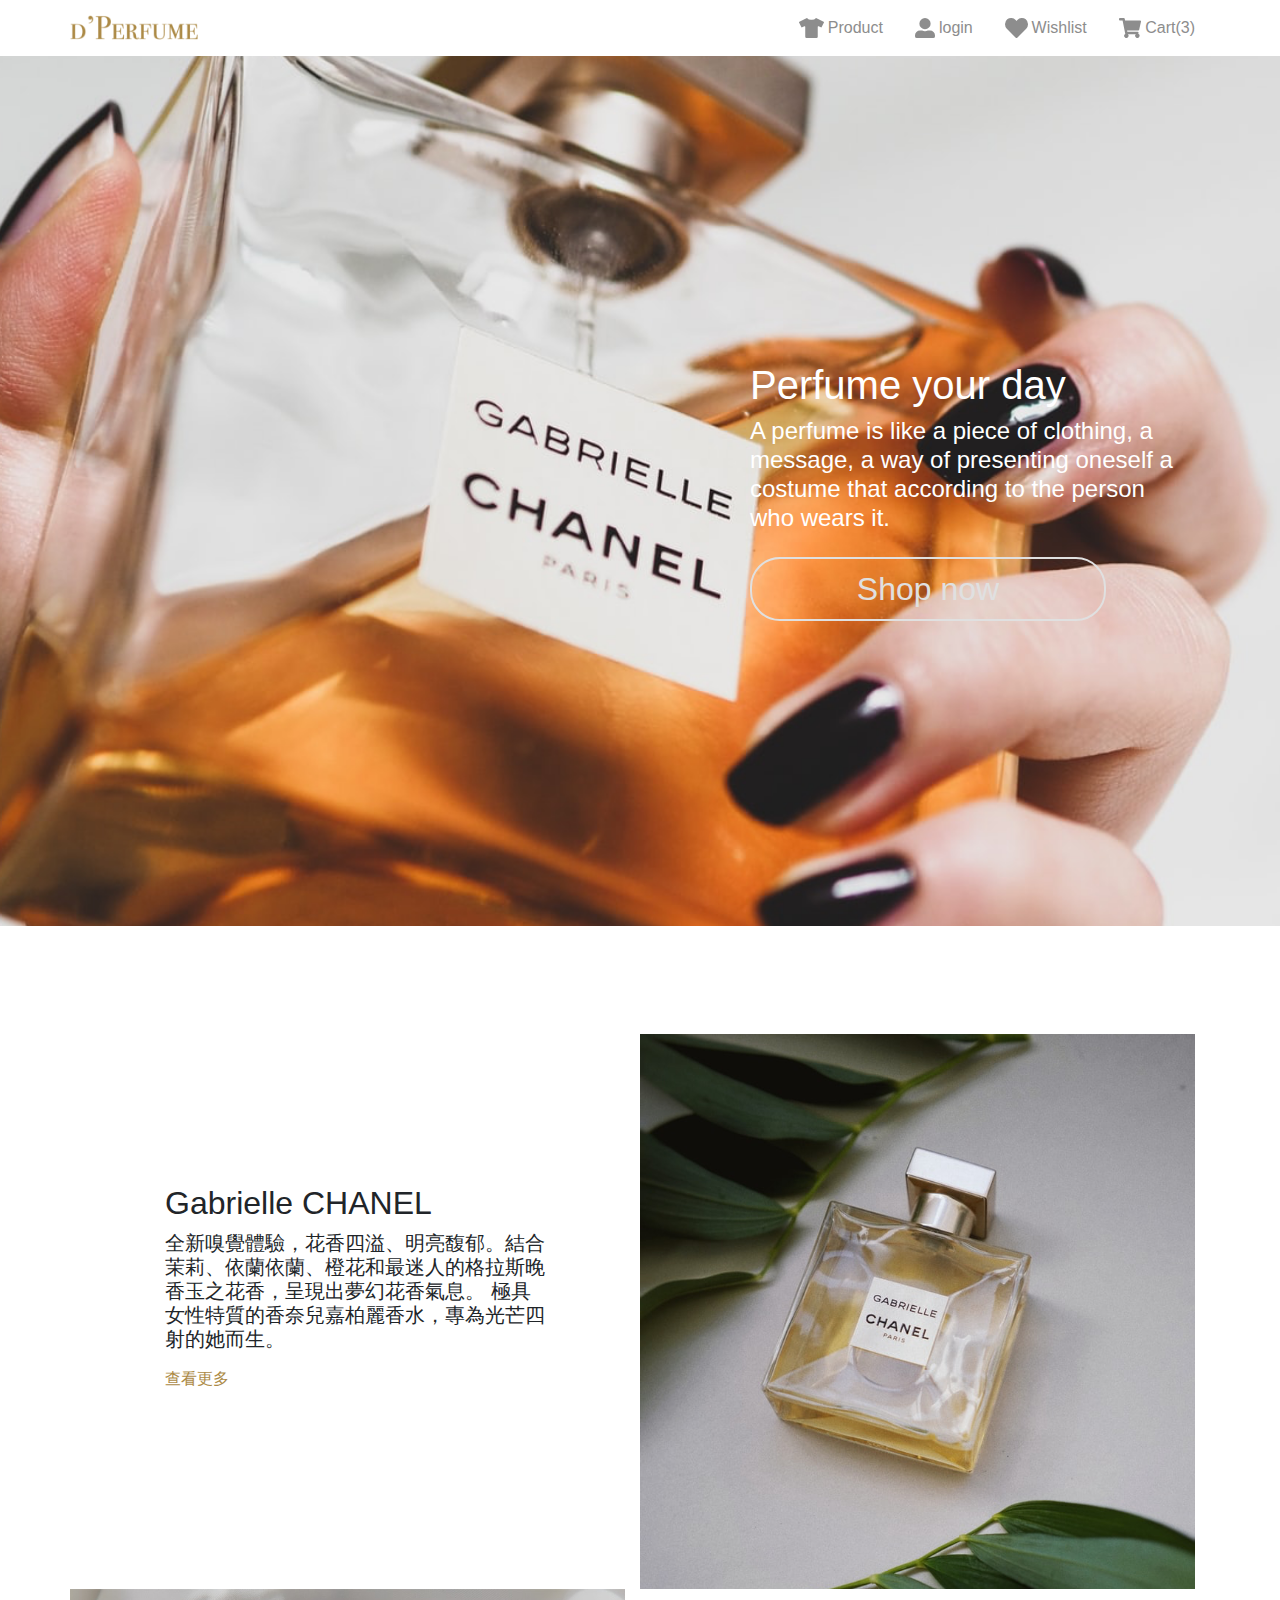
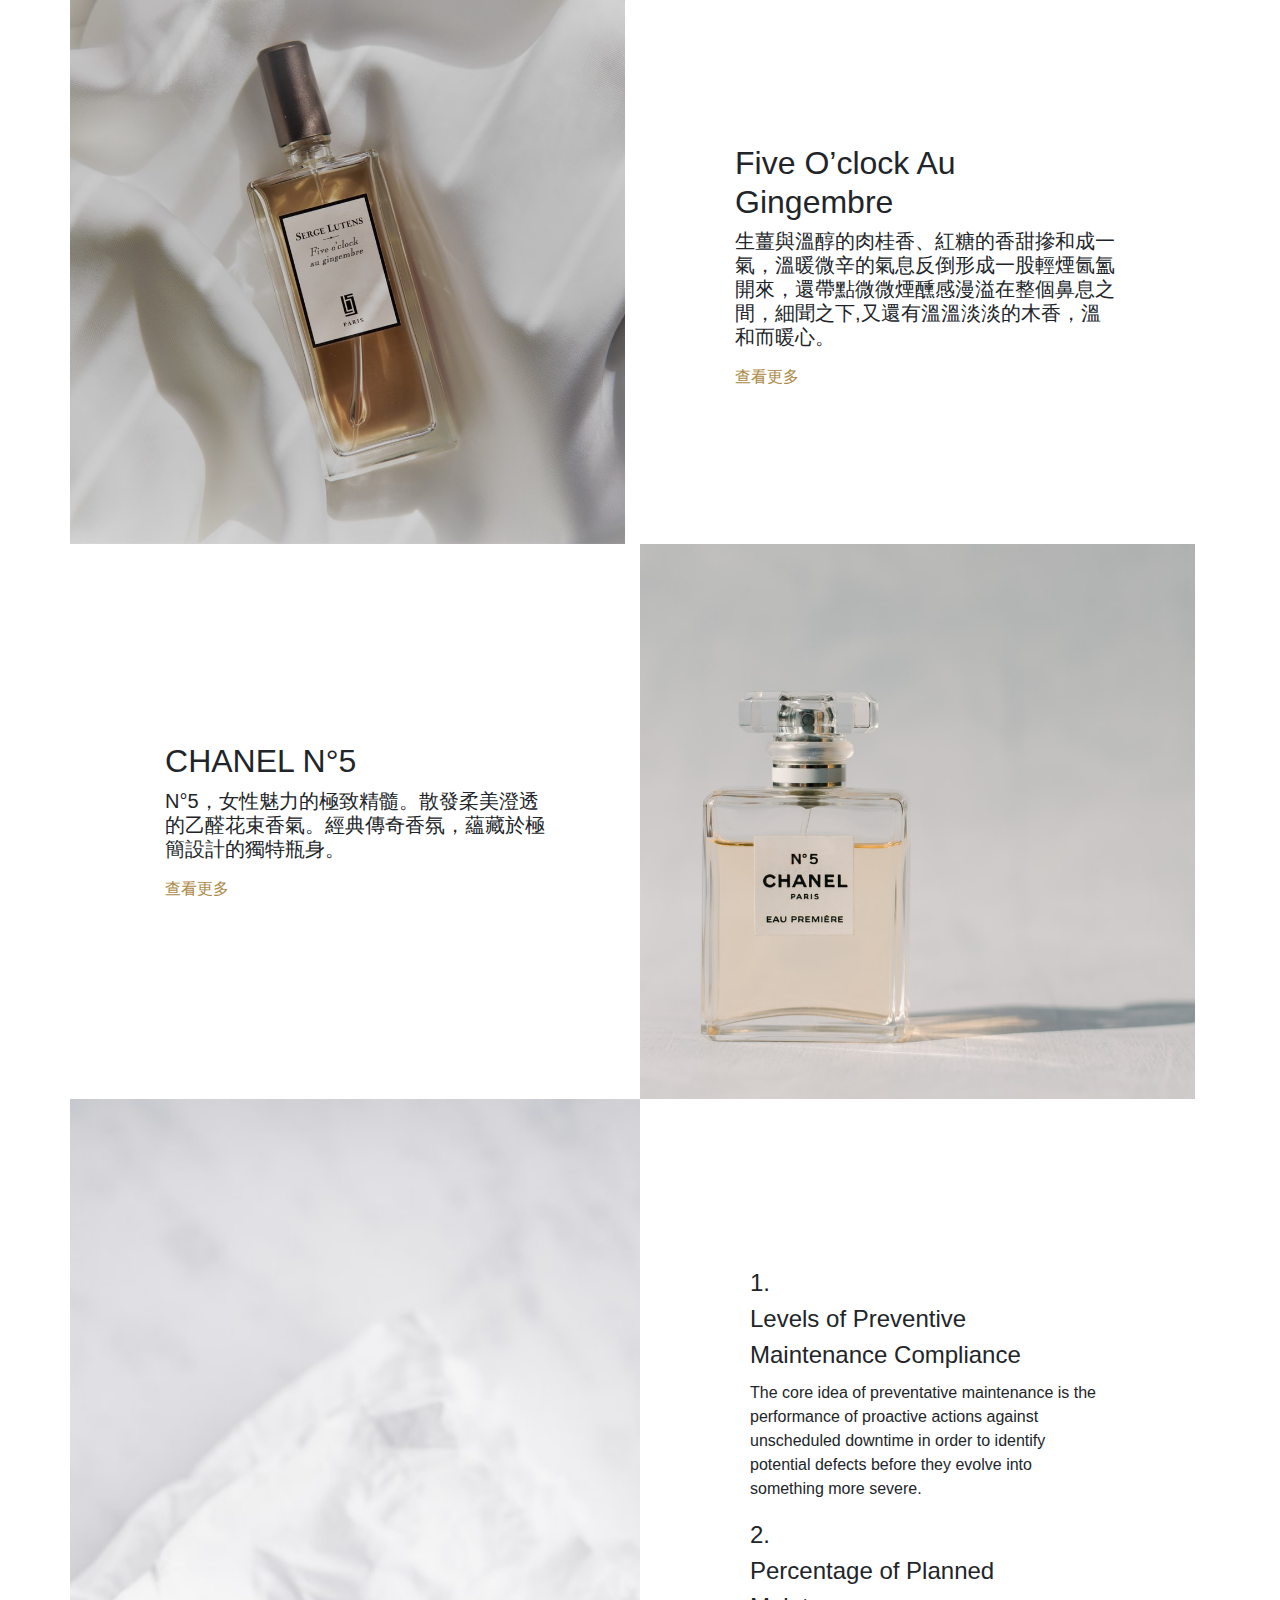
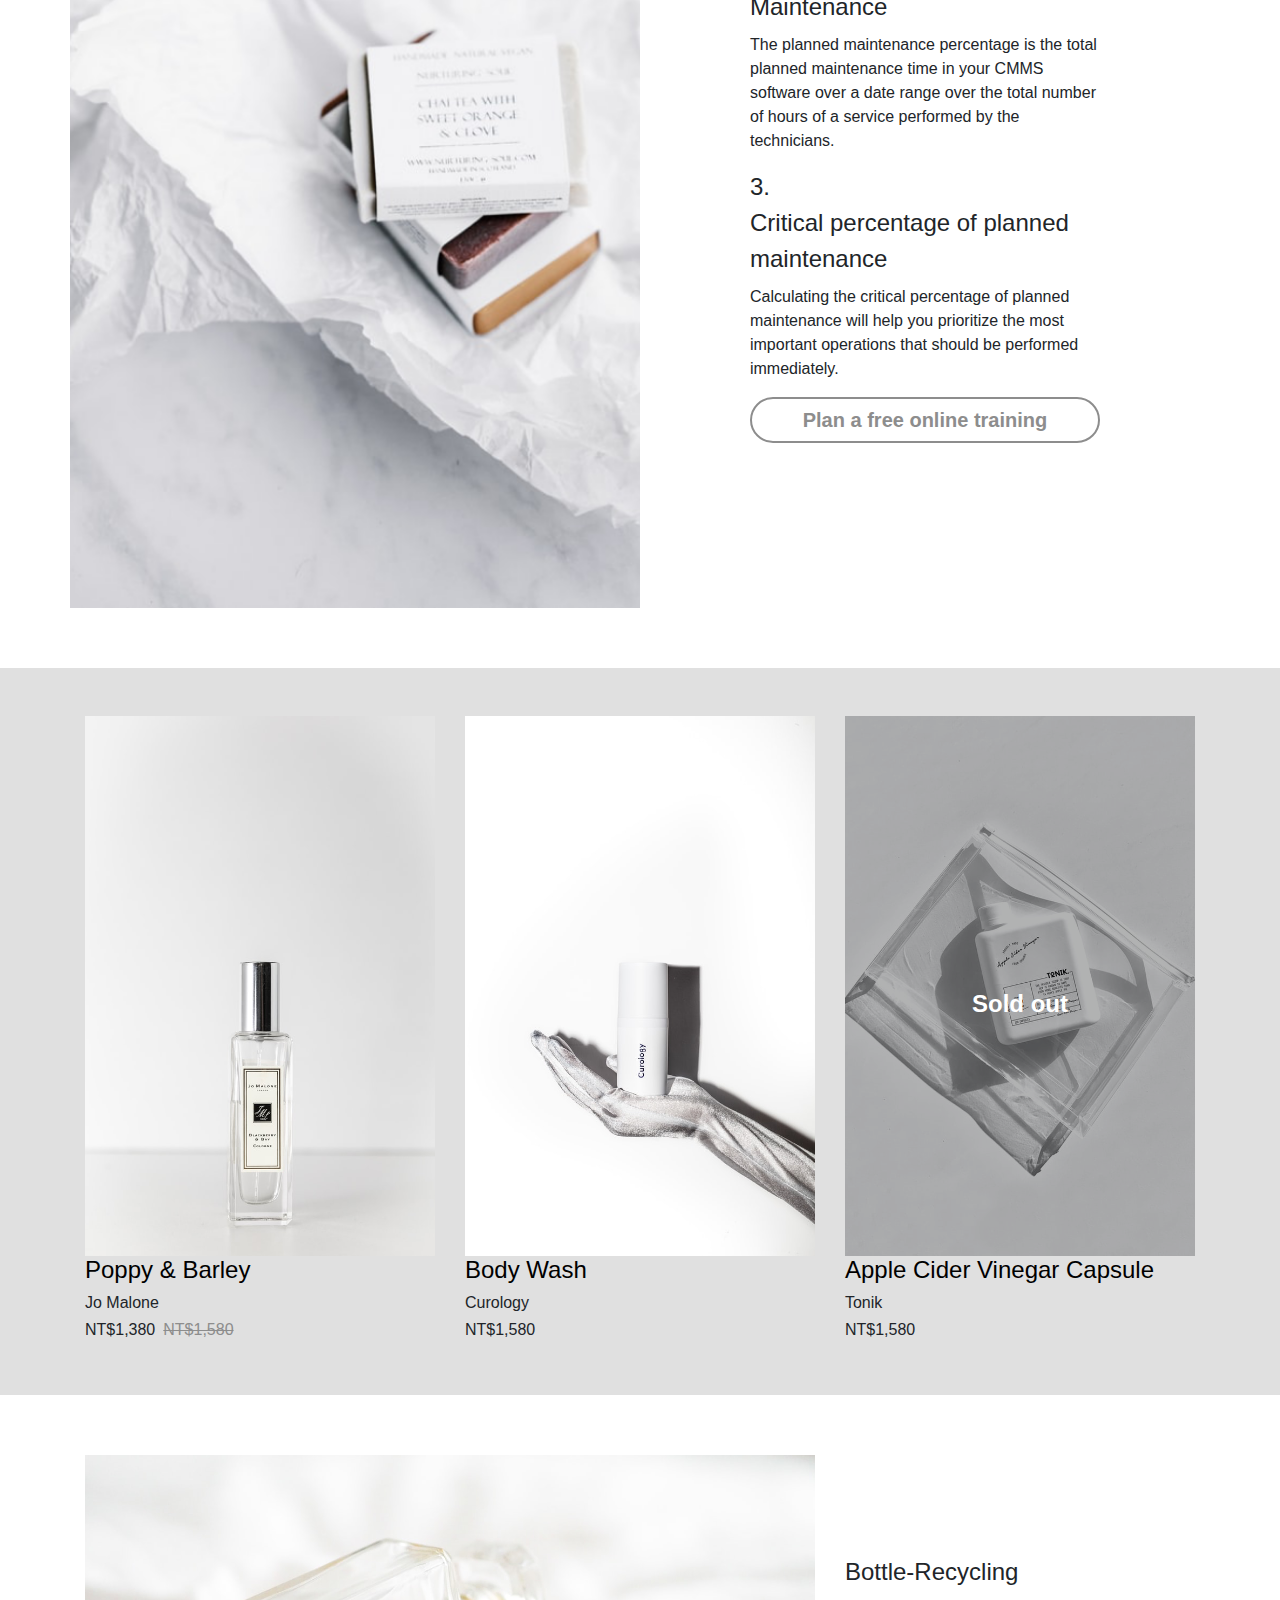
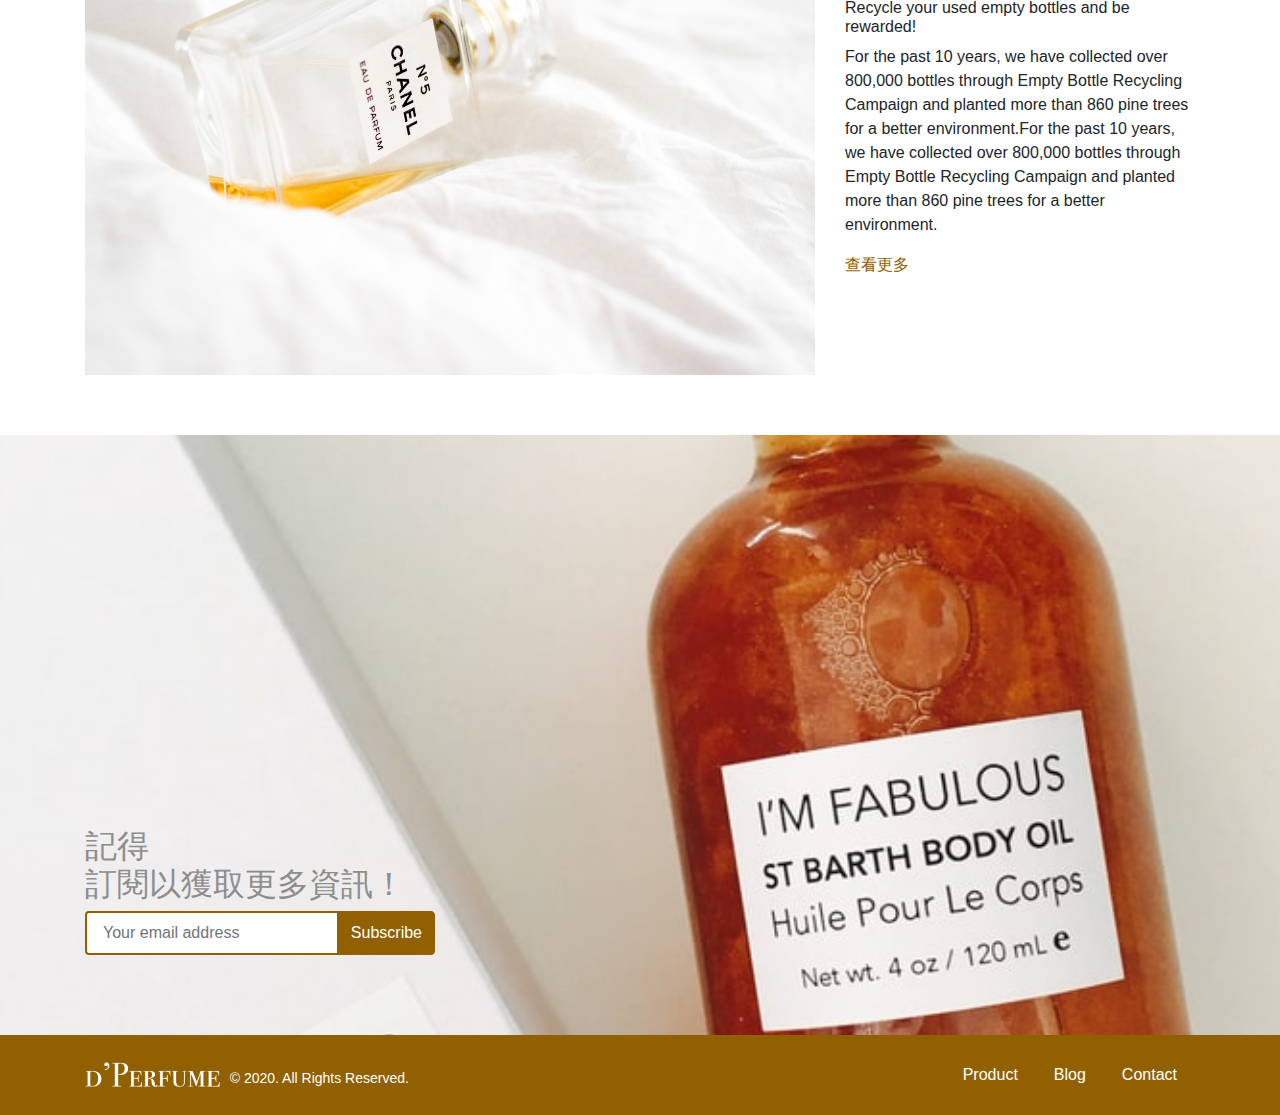
==== index.html @ a61afe44 "finish" ====
<!DOCTYPE html>
<html lang="en">
<head>
    <meta charset="UTF-8">
    <meta name="viewport" content="width=device-width, initial-scale=1.0">
    <title>D'Perfume</title>
    <link rel="stylesheet" href="css/all.css">
</head>
<body>
    <div class="container">
        <div class="row align-items-center justify-content-between">
            <div class="col-md-2 col-6 pl-0 header"><a href="index.html"><h1>D'Perfume</h1></a></div>
            <div class="col-md-6 d-md-block offset-md-4 col-8 d-none">
                <ul class="header-menu mb-0">
                    <li><img src="img/tshirt.svg" alt=""><a href="product.html">Product</a></li>
                    <li><img src="img/user-alt.svg" alt=""><a href="#">login</a></li>
                    <li><img src="img/heart.svg" alt=""><a href="#">Wishlist</a></li>
                    <li><img src="img/shopping-cart.svg" alt=""><a href="#">Cart(3)</a></li>
                </ul>
            </div>
            <div class="col-6 d-flex justify-content-end d-md-none">
                <a class="shoppingCart" href="#"><img src="./img/shopping-cart.svg" alt=""></a>
                <a class="ml-1"  data-toggle="collapse" href="#c-menu" aria-expanded="false" aria-controls="c-menu">
                    <img src="./img/bars.svg" alt="">
                </a>
            </div>
        </div>
    </div>
    <ul class="collapse cellphone-menu pl-0" id="c-menu" >
        <li><a href="product.html">Product</a></li>
        <li><a href="#">Wishlist</a></li>
        <li><a href="#">Blog</a></li>
        <li><a href="#">Contact</a></li>
        <li><a href="#">log in</a></li>
    </ul>
    <div class="banner mb-6">
        <div class="container h-100">
            <div class="row align-items-center h-100">
                <div class="col-lg-5 offset-lg-7 banner-content col-12">
                    <h1>Perfume your day</h1>
                    <h4>A perfume is like a piece of clothing, a message, a way of presenting oneself a costume that according to the person who wears it.</h4>
                    <button type="button" class="btn btn-outline-light mt-3">Shop now</button>
                </div>
            </div>
        </div>
    </div>
    <ul class="container mb-6">
        <li class="row align-items-center intro-content flex-row-reverse">
            <div class="col-md-6 offset-md-1 pl-0 pr-0 col-12 mt-5"><img src="./img/p-1.png" alt=""></div>
            <div class="col-md-4 offset-md-1 pl-0 pr-0 col-12">
                <h2>Gabrielle CHANEL</h2>
                <p class="h5 mb-3">全新嗅覺體驗，花香四溢、明亮馥郁。結合茉莉、依蘭依蘭、橙花和最迷人的格拉斯晚香玉之花香，呈現出夢幻花香氣息。 極具女性特質的香奈兒嘉柏麗香水，專為光芒四射的她而生。</p>
                <a href="#">查看更多</a>
            </div>
        
        </li>
        <li class="row align-items-center intro-content">
            <div class="col-md-6 mr-md-auto pl-0 pr-0 mt-md-0 mt-5"><img src="./img/p-2.png" alt=""></div>
            <div class="col-md-4 offset-md-1 pl-0 pr-0">
                <h2>Five O’clock Au Gingembre</h2>
                <p class="h5 mb-3">生薑與溫醇的肉桂香、紅糖的香甜摻和成一氣，溫暖微辛的氣息反倒形成一股輕煙氤氳開來，還帶點微微煙醺感漫溢在整個鼻息之間，細聞之下,又還有溫溫淡淡的木香，溫和而暖心。</p>
                <a href="#">查看更多</a>
            </div>
            <div class="col-md-1"></div>
        </li>
        <li class="row align-items-center intro-content flex-row-reverse">
            <div class="col-md-6 offset-md-1 mt-md-0 pl-0 pr-0 col-12 mt-5"><img src="./img/p-3.png" alt=""></div>
            <div class="col-md-4 offset-md-1 col-12 pl-0 pr-0">
                <h2>CHANEL N°5</h2>
                <p class="h5 mb-3">N°5，女性魅力的極致精髓。散發柔美澄透的乙醛花束香氣。經典傳奇香氛，蘊藏於極簡設計的獨特瓶身。</p>
                <a href="#">查看更多</a>
            </div>
        </li>
        <li class="row align-items-center">
            <div class="col-lg-6 mt-lg-0 col-12 mt-5 pl-0 pr-0"><img src="./img/p-4.png" alt="" class="w-100"></div>
            <div class="col-lg-4 offset-lg-1 mt-xl-0 col-12 offset-0 mt-2 intro-detail">
                <ol class="pl-0 pr-0">
                    <li>
                        <h4>1. <br>Levels of Preventive Maintenance Compliance</h4>
                        <p>The core idea of preventative maintenance is the performance of proactive actions against unscheduled downtime in order to identify potential defects before they evolve into something more severe.</p>
                    </li>
                    <li>
                        <h4>2. <br>Percentage of Planned Maintenance</h4>
                        <p>The planned maintenance percentage is the total planned maintenance time in your CMMS software over a date range over the total number of hours of a service performed by the technicians.</p>
                    </li>
                    <li>
                        <h4>3. <br>Critical percentage of planned maintenance</h4>
                        <p>Calculating the critical percentage of planned maintenance will help you prioritize the most important operations that should be performed immediately.</p>
                    </li>
                    <li>
                        <button type="button" class="btn btn-outline-dark">Plan a free online training</button>
                    </li>
                </ol>
            </div>
            <div class="col-1"></div>
        </li>
    </ul>
    
    <div class="product-bg mb-6">
        <div class="container h-100">
            <ul class="row h-100 pl-0">
                <li class="col-md-4 mt-md-5 mb-md-5 col-12 mt-3">
                    <img src="./img/p-5.png" alt="" class="w-100">
                    <h4><a href="#">Poppy & Barley</a></h4>
                    <h6>Jo Malone</h6>
                    <h6>NT$1,380<span class="discount">NT$1,580</span></h6>
                </li>
                <li class="col-md-4 mt-md-5 mb-md-5  col-12 mt-3">
                    <img src="./img/p-6.png" alt="" class="w-100">
                    <h4><a href="#">Body Wash</a></h4>
                    <h6>Curology</h6>
                    <h6>NT$1,580</h6>
                </li>
                <li class="col-md-4 mt-md-5 mb-md-5  col-12 mt-3 mb-3">
                    <div class="sold-out">
                        <img src="./img/p-7.png" alt=""  class="w-100">
                    </div>
                    <h4><a href="#">Apple Cider Vinegar Capsule</a></h4>
                    <h6>Tonik</h6>
                    <h6>NT$1,580</h6>
                </li>
            </ul>
        </div>
    </div>
    <div class="container mb-6">
        <div class="row align-items-center">
            <div class="col-md-8 col-12">
                <img src="./img/recycle.png" alt="">
            </div>
            <div class="col-md-4 col-12 intro-detail">
                <h4>Bottle-Recycling</h4>
                <h6>Recycle your used empty bottles and be rewarded!</h6>
                <p>For the past 10 years, we have collected over 800,000 bottles through Empty Bottle Recycling Campaign and planted more than 860 pine trees for a better environment.For the past 10 years, we have collected over 800,000 bottles through Empty Bottle Recycling Campaign and planted more than 860 pine trees for a better environment.</p>
                <a href="#">查看更多</a>
            </div>
        </div>
    </div>

    <div class="subscribe">
        <div class="container h-100">
            <div class="row h-100">
                <div class="col-xl-4 col-md-6 col-12 subscribe-text d-flex flex-column justify-content-end pb-9">
                    <h2>記得<br>訂閱以獲取更多資訊！</h2>
                    <div class="input-group">
                        <input type="text" class="form-control" placeholder="Your email address" aria-label="email" aria-describedby="basic-addon2">
                        <div class="input-group-append">
                            <button class="btn btn-primary" type="button" id="button-addon2">Subscribe</button>
                        </div>
                      </div>
                </div>
            </div>
        </div>
    </div>

    <div class="footer">
        <div class="container h-100">
            <div class="row align-items-center h-100 d-flex flex-column flex-md-row">
                <div class="col-md-6 d-flex justify-content-between justify-content-md-start align-items-center">
                    <a href="index.html"><img src="./img/d’Perfumew@2x.png" alt=""></a>
                    <p>© 2020. All Rights Reserved.</p>
                </div>
                <ul class="col-md-6 mt-md-0 d-md-flex justify-content-md-end d-none mb-0 mt-3">
                    <li><a href="#">Product</a></li>
                    <li><a href="#">Blog</a></li>
                    <li><a href="#">Contact</a></li>
                </ul>
            </div>
        </div>
    </div>
    <script src="https://ajax.googleapis.com/ajax/libs/jquery/3.5.1/jquery.min.js"></script>
    <script src="https://cdnjs.cloudflare.com/ajax/libs/popper.js/1.16.0/umd/popper.min.js"></script>
    <script src="https://maxcdn.bootstrapcdn.com/bootstrap/4.5.2/js/bootstrap.min.js"></script>
</body>
</html>
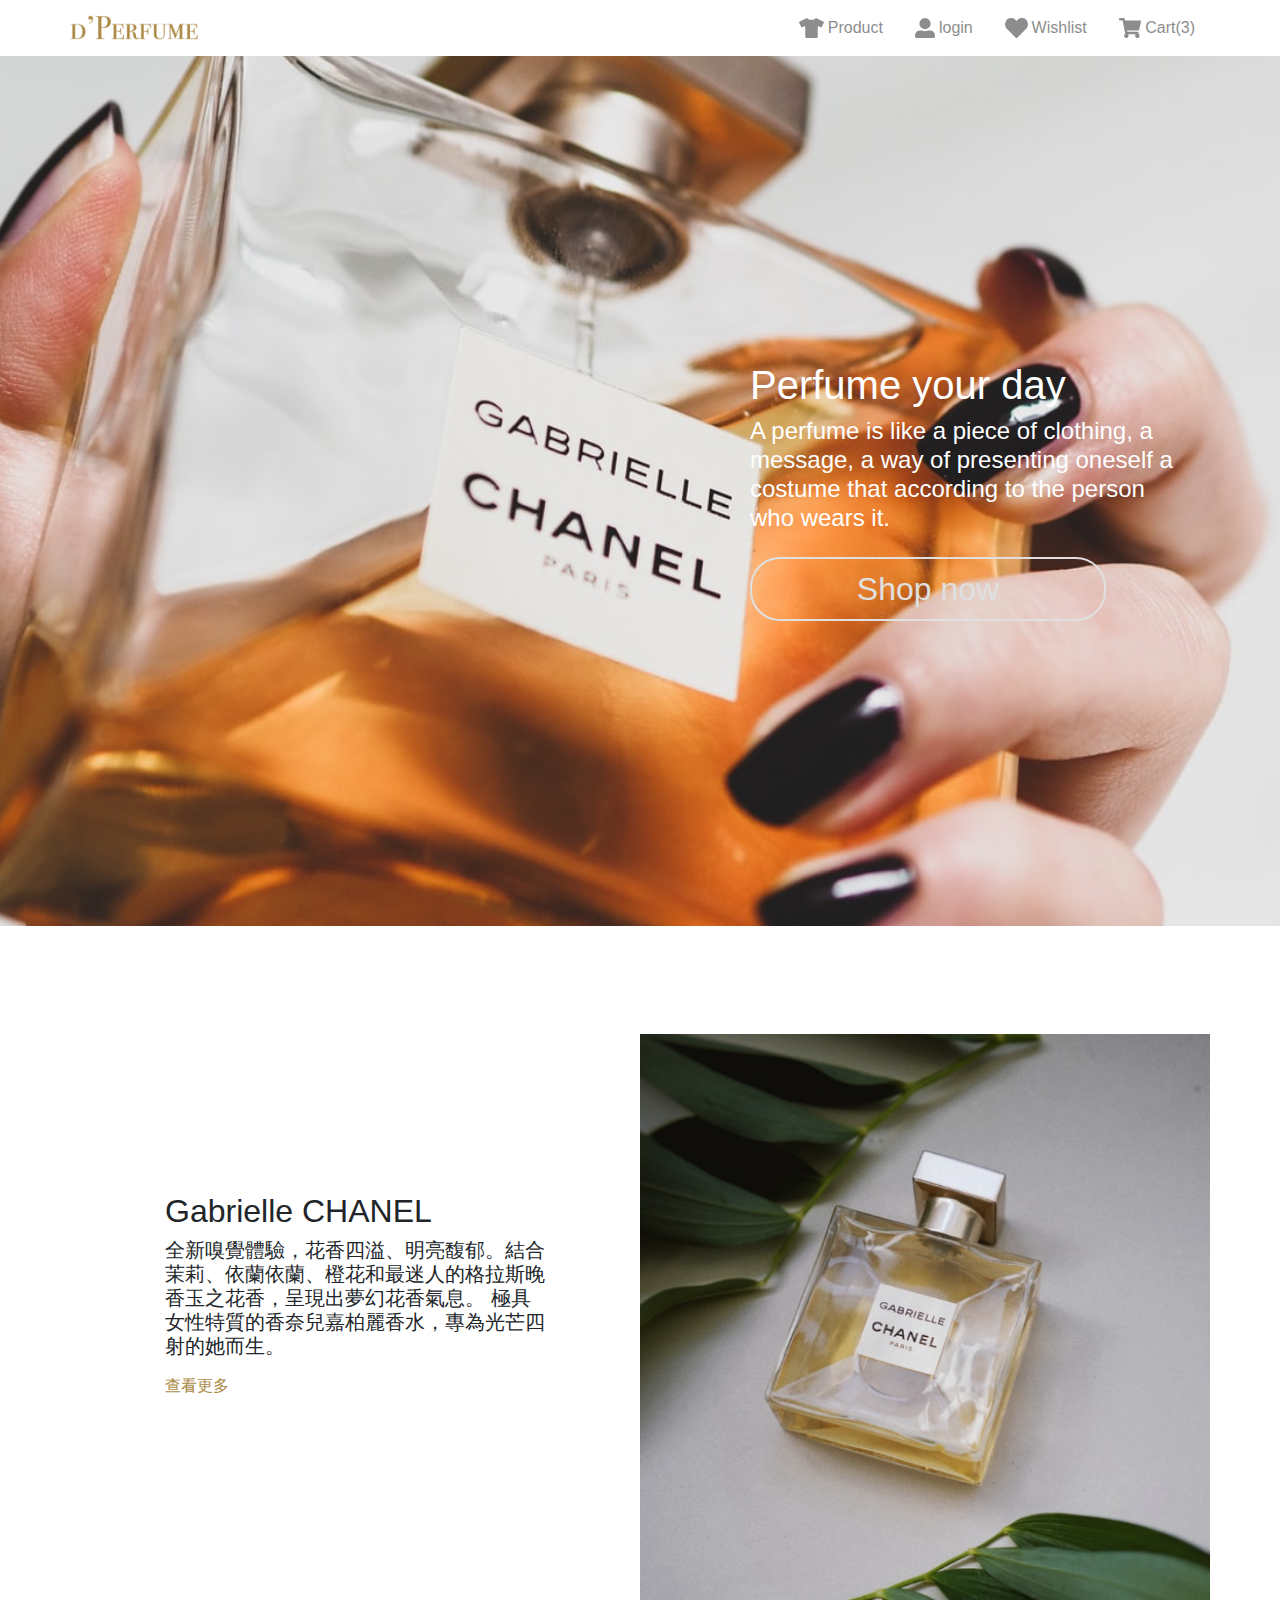
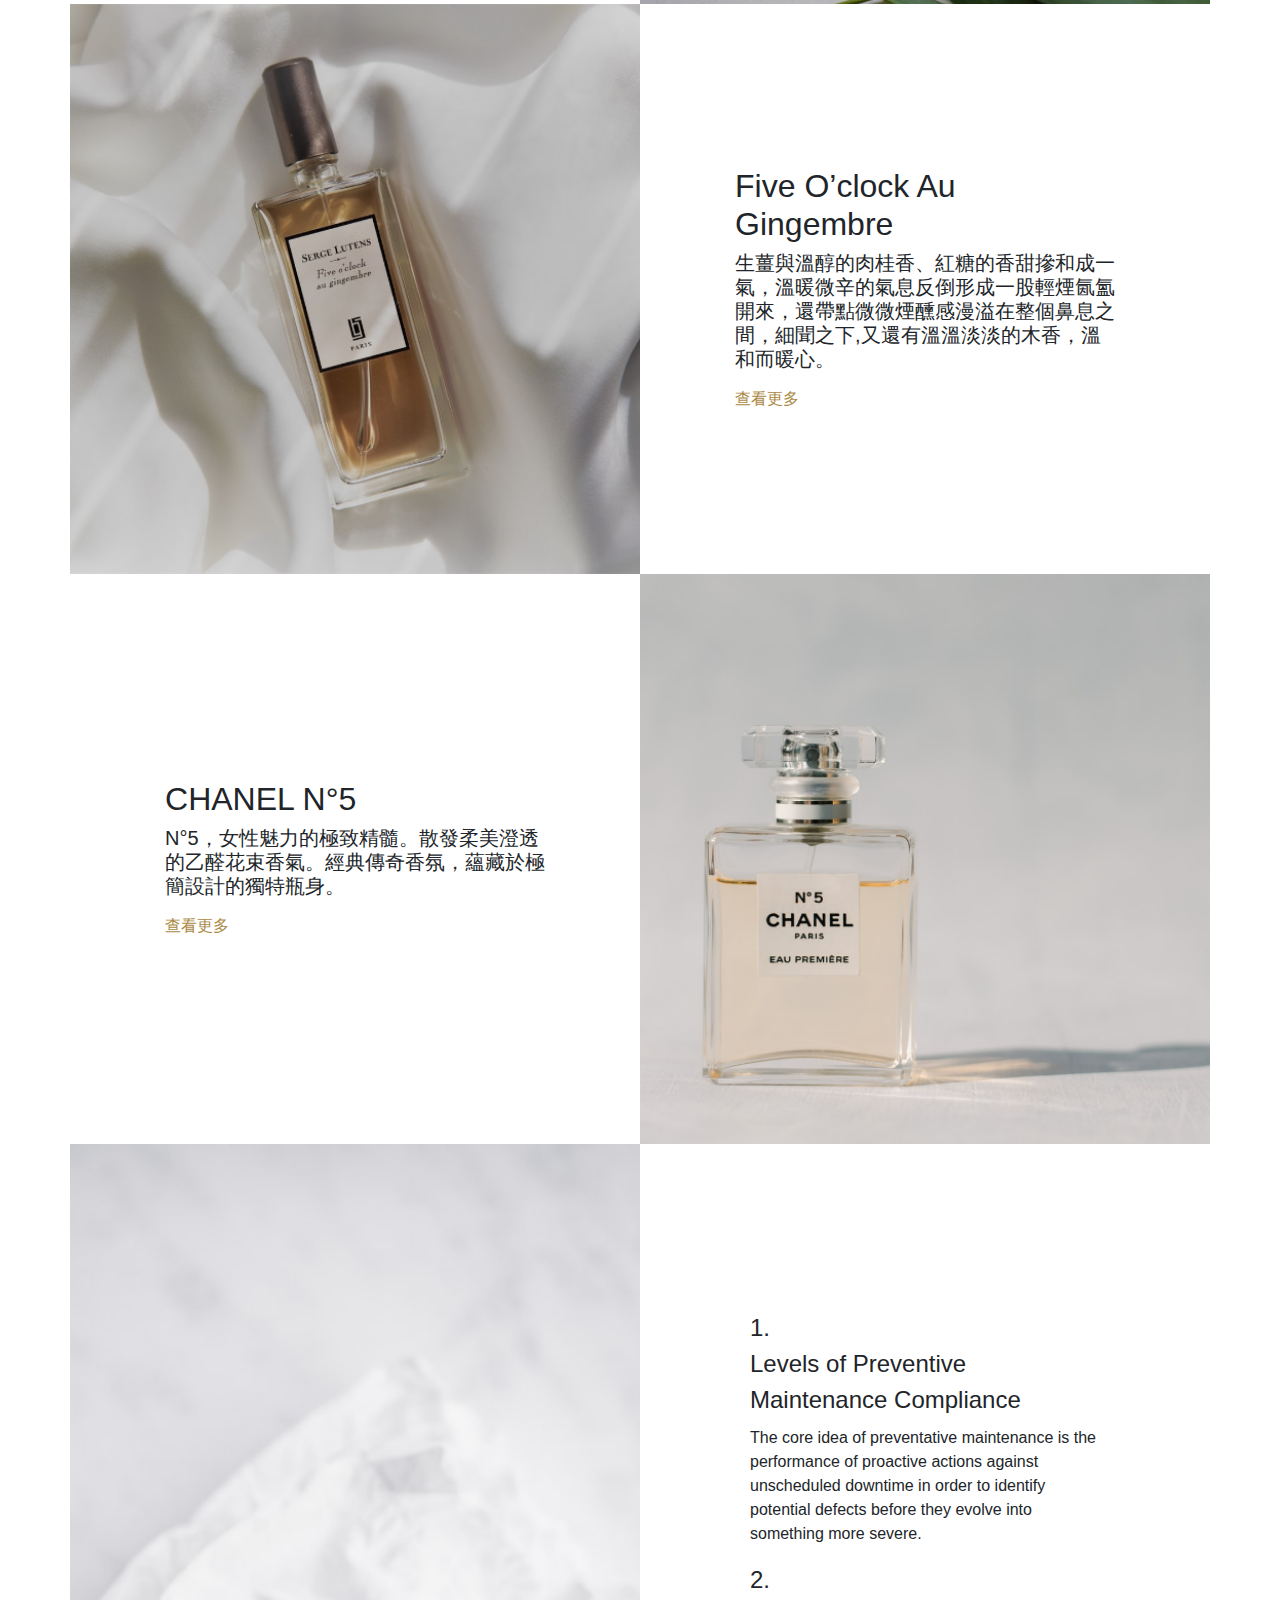
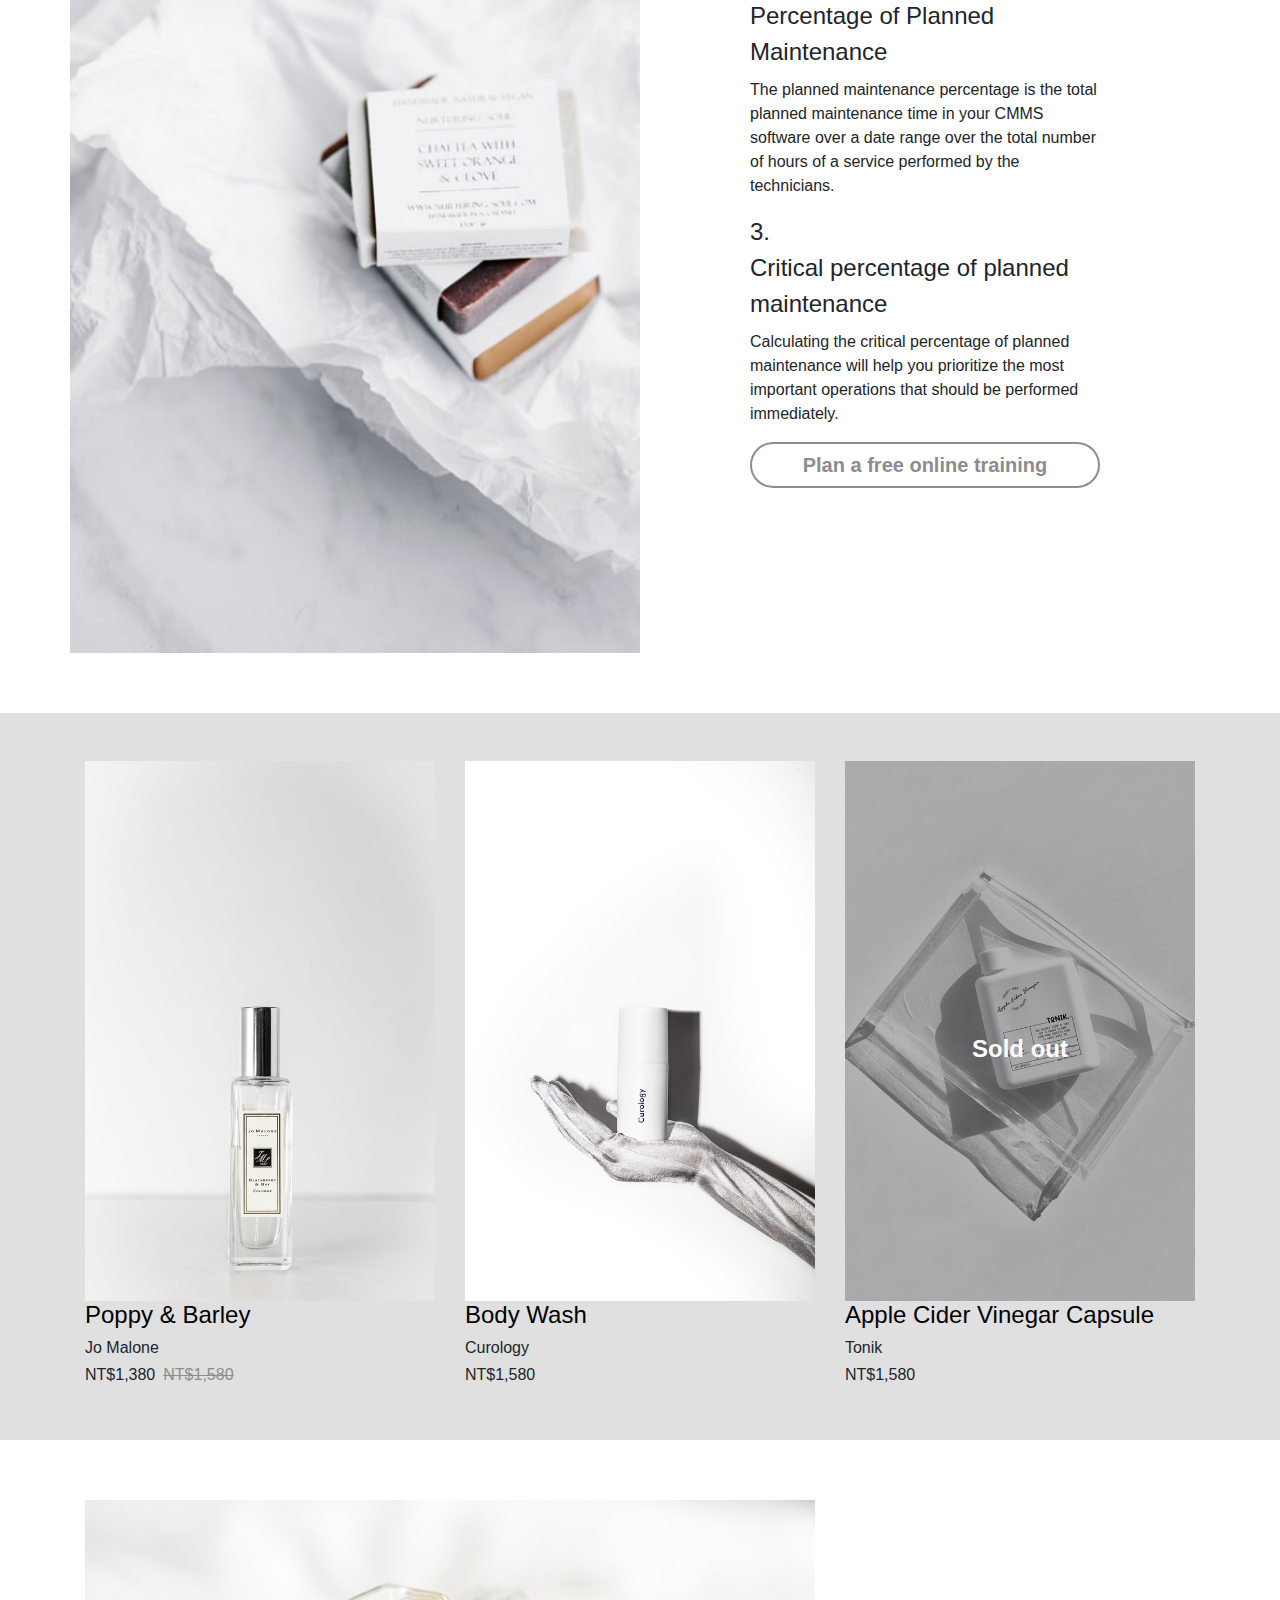
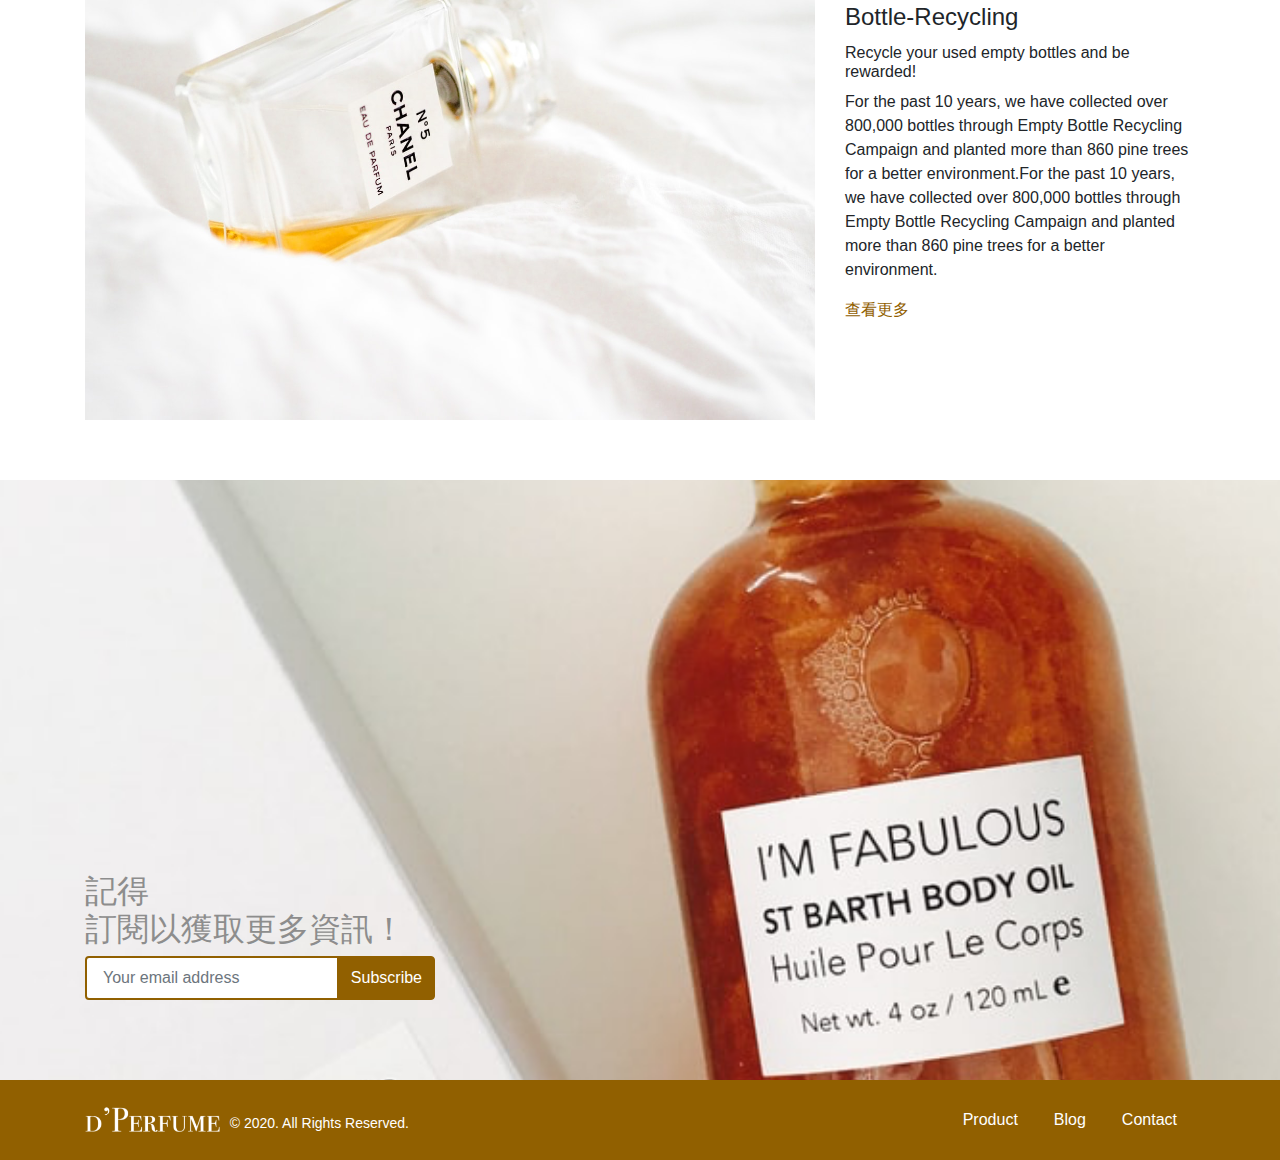
==== commit 41af0f98: "check" ====
--- a/index.html
+++ b/index.html
@@ -13,7 +13,7 @@
             <div class="col-md-6 d-md-block offset-md-4 col-8 d-none">
                 <ul class="header-menu mb-0">
                     <li><img src="img/tshirt.svg" alt=""><a href="product.html">Product</a></li>
-                    <li><img src="img/user-alt.svg" alt=""><a href="#">login</a></li>
+                    <li><img src="img/user-alt.svg" alt=""><a href="login.html">login</a></li>
                     <li><img src="img/heart.svg" alt=""><a href="#">Wishlist</a></li>
                     <li><img src="img/shopping-cart.svg" alt=""><a href="#">Cart(3)</a></li>
                 </ul>
@@ -31,7 +31,7 @@
         <li><a href="#">Wishlist</a></li>
         <li><a href="#">Blog</a></li>
         <li><a href="#">Contact</a></li>
-        <li><a href="#">log in</a></li>
+        <li><a href="login.html">log in</a></li>
     </ul>
     <div class="banner mb-6">
         <div class="container h-100">
@@ -46,7 +46,7 @@
     </div>
     <ul class="container mb-6">
         <li class="row align-items-center intro-content flex-row-reverse">
-            <div class="col-md-6 offset-md-1 pl-0 pr-0 col-12 mt-5"><img src="./img/p-1.png" alt=""></div>
+            <div class="col-md-6 offset-md-1 pl-0 pr-0 col-12 mt-5"><img class="w-100" src="./img/p-1.png" alt=""></div>
             <div class="col-md-4 offset-md-1 pl-0 pr-0 col-12">
                 <h2>Gabrielle CHANEL</h2>
                 <p class="h5 mb-3">全新嗅覺體驗，花香四溢、明亮馥郁。結合茉莉、依蘭依蘭、橙花和最迷人的格拉斯晚香玉之花香，呈現出夢幻花香氣息。 極具女性特質的香奈兒嘉柏麗香水，專為光芒四射的她而生。</p>
@@ -55,7 +55,7 @@
         
         </li>
         <li class="row align-items-center intro-content">
-            <div class="col-md-6 mr-md-auto pl-0 pr-0 mt-md-0 mt-5"><img src="./img/p-2.png" alt=""></div>
+            <div class="col-md-6 mr-md-auto pl-0 pr-0 mt-md-0 mt-5"><img class="w-100" src="./img/p-2.png" alt=""></div>
             <div class="col-md-4 offset-md-1 pl-0 pr-0">
                 <h2>Five O’clock Au Gingembre</h2>
                 <p class="h5 mb-3">生薑與溫醇的肉桂香、紅糖的香甜摻和成一氣，溫暖微辛的氣息反倒形成一股輕煙氤氳開來，還帶點微微煙醺感漫溢在整個鼻息之間，細聞之下,又還有溫溫淡淡的木香，溫和而暖心。</p>
@@ -64,11 +64,11 @@
             <div class="col-md-1"></div>
         </li>
         <li class="row align-items-center intro-content flex-row-reverse">
-            <div class="col-md-6 offset-md-1 mt-md-0 pl-0 pr-0 col-12 mt-5"><img src="./img/p-3.png" alt=""></div>
+            <div class="col-md-6 offset-md-1 mt-md-0 pl-0 pr-0 col-12 mt-5"><img class="w-100" src="./img/p-3.png" alt=""></div>
             <div class="col-md-4 offset-md-1 col-12 pl-0 pr-0">
                 <h2>CHANEL N°5</h2>
                 <p class="h5 mb-3">N°5，女性魅力的極致精髓。散發柔美澄透的乙醛花束香氣。經典傳奇香氛，蘊藏於極簡設計的獨特瓶身。</p>
-                <a href="#">查看更多</a>
+                <a href="p_1.html">查看更多</a>
             </div>
         </li>
         <li class="row align-items-center">
@@ -160,7 +160,7 @@
                     <p>© 2020. All Rights Reserved.</p>
                 </div>
                 <ul class="col-md-6 mt-md-0 d-md-flex justify-content-md-end d-none mb-0 mt-3">
-                    <li><a href="#">Product</a></li>
+                    <li><a href="product.html">Product</a></li>
                     <li><a href="#">Blog</a></li>
                     <li><a href="#">Contact</a></li>
                 </ul>
